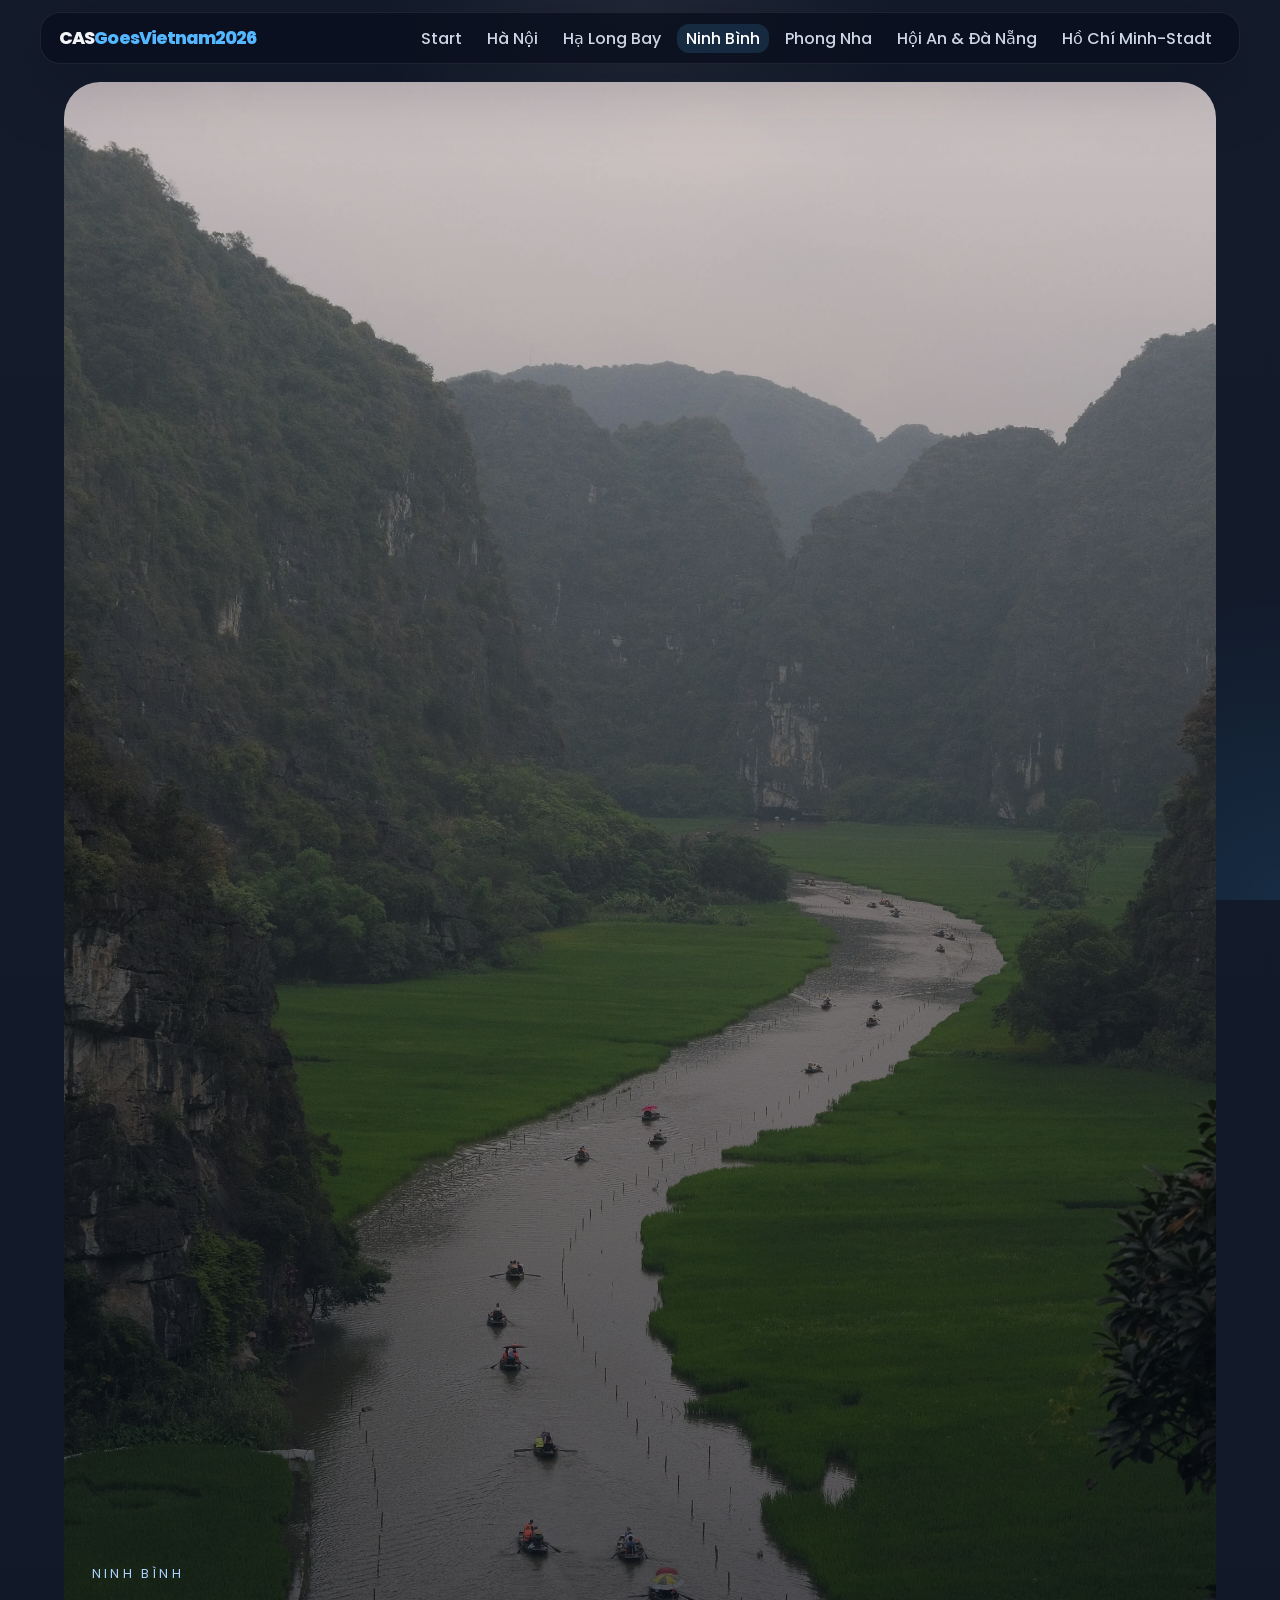
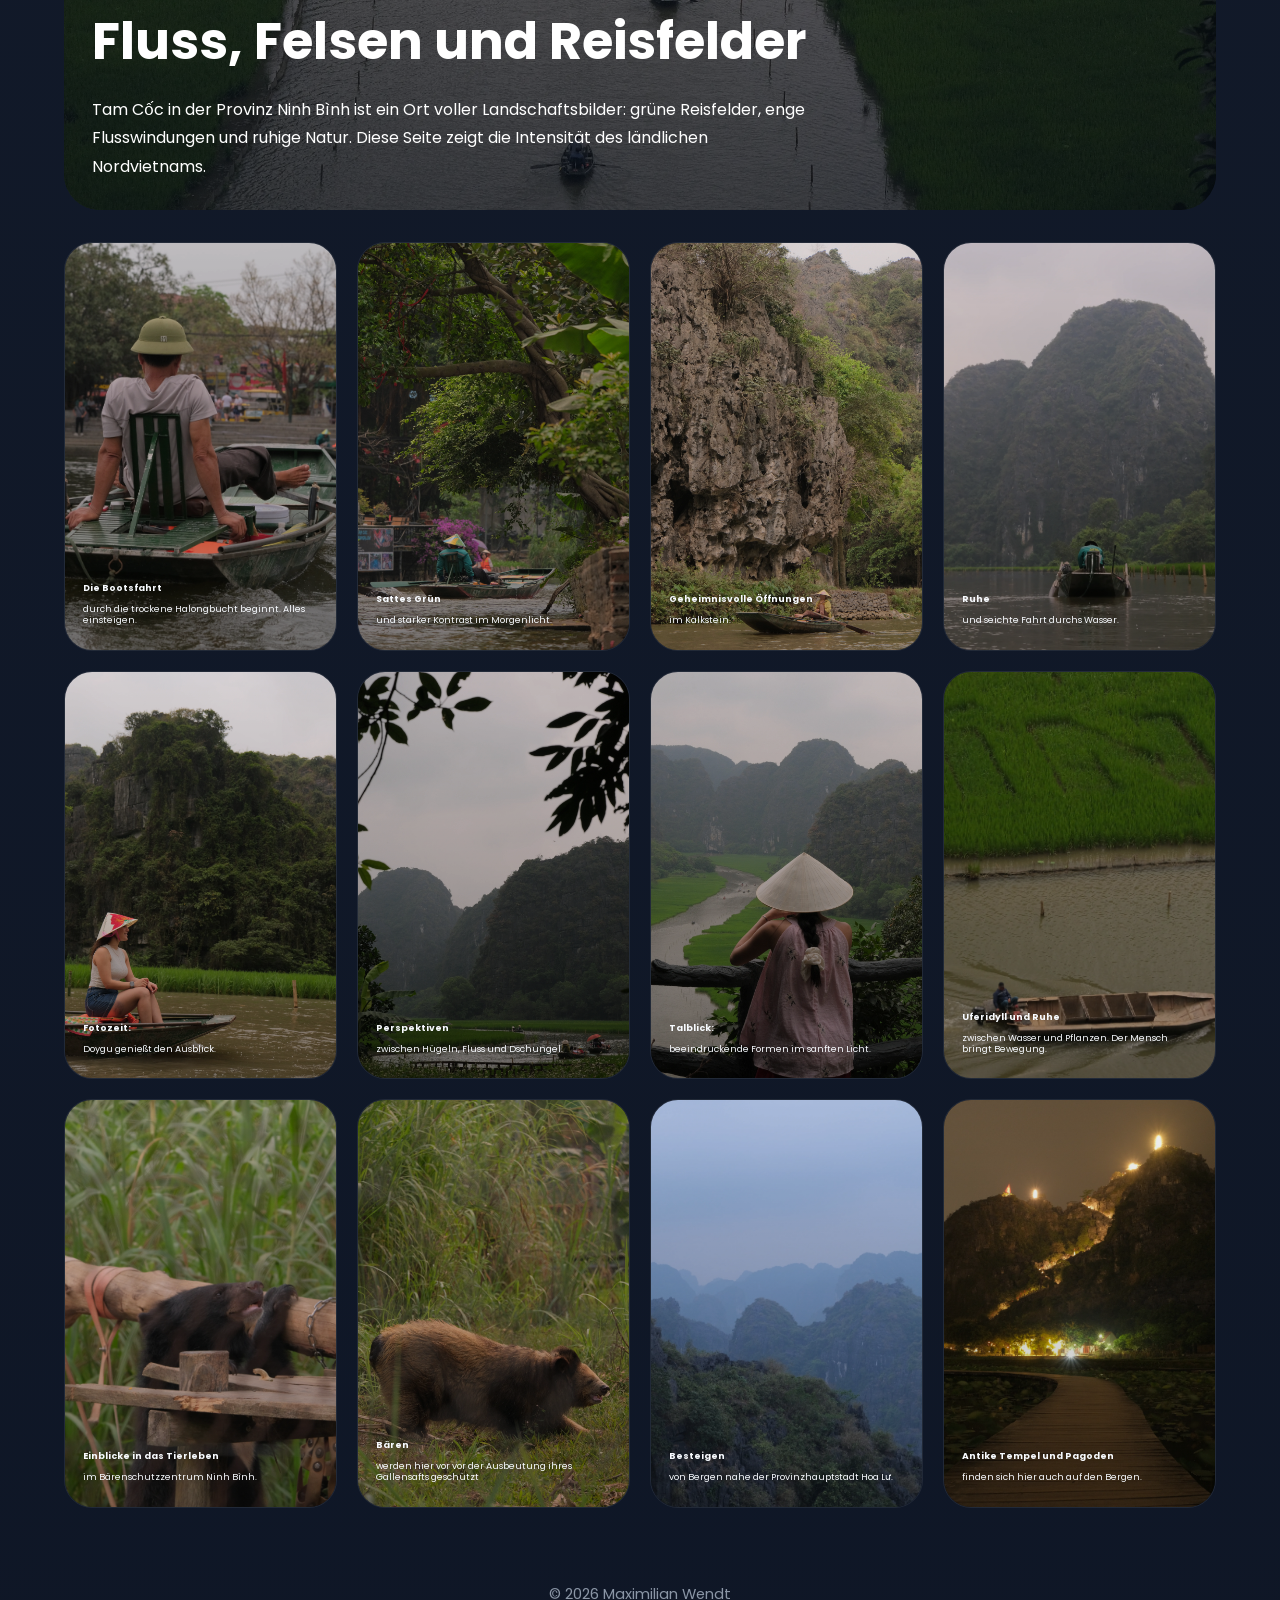
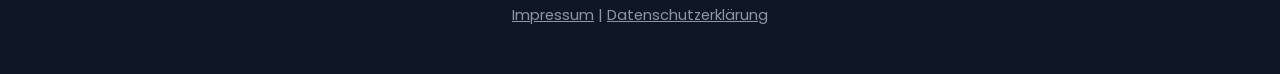
==== vn/tam-coc.html @ 90e142ca "feat: add vn folder" ====
<!DOCTYPE html>
<html lang="de">
<head>
    <meta charset="UTF-8">
    <meta name="viewport" content="width=device-width, initial-scale=1.0">
    <title>Ninh Bình - CASGoesVietnam2026</title>
    <link rel="stylesheet" href="css/style.css">
    <link rel="icon" type="image/png" sizes="32x32" href="icons/favicon-32.png">
    <link rel="icon" type="image/png" sizes="16x16" href="icons/favicon-16.png">
    <link rel="apple-touch-icon" href="icons/apple-touch-icon.png">
    <link rel="icon" href="icons/favicon.ico" type="image/x-icon">
    <link rel="shortcut icon" href="icons/favicon.ico">
</head>
<body>
    <nav class="main-nav">
        <div class="nav-container">
            <div class="logo">CAS<span>GoesVietnam<span>2026</span></div>
            <ul>
                <li><a href="index.html">Start</a></li>
                <li><a href="hanoi.html">Hà Nội</a></li>
                <li><a href="halong-bay.html">Hạ Long Bay</a></li>
                <li><a href="tam-coc.html" class="active">Ninh Bình</a></li>
                <li><a href="phong-nha.html">Phong Nha</a></li>
                <li><a href="hoian-danang.html">Hội An & Đà Nẵng</a></li>
                <li><a href="ho-chi-minh-stadt.html">Hồ Chí Minh-Stadt</a></li>
                
            </ul>
        </div>
    </nav>

    <main>
        <section class="page-hero">
            <img src="images/3%20Ninh%20Binh/H.webp" alt="Flusslandschaft in Tam Coc">
            <div class="page-hero-copy">
                <p class="eyebrow">Ninh Bình</p>
                <h1>Fluss, Felsen und Reisfelder</h1>
                <p>Tam Cốc in der Provinz Ninh Bình ist ein Ort voller Landschaftsbilder: grüne Reisfelder, enge Flusswindungen und ruhige Natur. Diese Seite zeigt die Intensität des ländlichen Nordvietnams.</p>
            </div>
        </section>

        <section class="gallery-grid">
            <article class="image-card">
                <img src="images/3%20Ninh%20Binh/1.webp" alt="Bootsfahrt in Tam Coc" loading="lazy">
                <div class="image-caption"><strong>Die Bootsfahrt</strong> durch
                die trockene Halongbucht beginnt. Alles einsteigen.</div>
            </article>
            <article class="image-card">
                <img src="images/3%20Ninh%20Binh/2.webp" alt="Reisfelder in Tam Coc" loading="lazy">
                <div class="image-caption"><strong>Sattes Grün</strong>
                und starker Kontrast im Morgenlicht.</div>
            </article>
            <article class="image-card">
                <img src="images/3%20Ninh%20Binh/3.webp" alt="Höhleneingang in Tam Coc" loading="lazy">
                <div class="image-caption"><strong>Geheimnisvolle Öffnungen</strong> im Kalkstein.</div>
            </article>
            <article class="image-card">
                <img src="images/3%20Ninh%20Binh/4.webp" alt="Morgennebel in Tam
                Coc" style="object-position: 80% center;" loading="lazy">
                <div class="image-caption"><strong>Ruhe</strong> und seichte
                Fahrt durchs Wasser.</div>
            </article>
            <article class="image-card">
                <img src="images/3%20Ninh%20Binh/5.webp" alt="Fischer in Tam Coc" loading="lazy">
                <div class="image-caption"><strong>Fotozeit:</strong> Doygu genießt den Ausblick.</div>
            </article>
            <article class="image-card">
                <img src="images/3%20Ninh%20Binh/6.webp" alt="Tal in Tam Coc" loading="lazy">
                <div class="image-caption"><strong>Perspektiven</strong>
                zwischen Hügeln, Fluss und Dschungel.</div>
            </article>
            <article class="image-card">
                <img src="images/3%20Ninh%20Binh/7.webp" alt="Kalksteinfelsen in Tam Coc" loading="lazy">
                <div class="image-caption"><strong>Talblick:</strong> beeindruckende Formen im sanften Licht.</div>
            </article>
            <article class="image-card">
                <img src="images/3%20Ninh%20Binh/8.webp" alt="Ufer in Tam Coc" loading="lazy">
                <div class="image-caption"><strong>Uferidyll und Ruhe</strong>
                zwischen Wasser und Pflanzen. Der Mensch bringt Bewegung.</div>
            </article>
            <article class="image-card">
                <img src="images/4%20Phong%20Nha/2.webp" alt="Fluss in Phong Nha" loading="lazy">
                <div class="image-caption"><strong>Einblicke in das Tierleben</strong>im Bärenschutzzentrum Ninh Bình.</div>
            </article>
            <article class="image-card">
                <img src="images/4%20Phong%20Nha/3.webp" alt="Dschungel in Phong Nha" loading="lazy">
                <div class="image-caption"><strong>Bären</strong> werden hier vor vor der Ausbeutung ihres Gallensafts geschützt</div>
            </article>
            <article class="image-card">
                <img src="images/4%20Phong%20Nha/4.webp" alt="Tropfsteine in Phong Nha" loading="lazy">
                <div class="image-caption"><strong>Besteigen</strong> von Bergen nahe
                der Provinzhauptstadt Hoa Lư.</div>
            </article>
            <article class="image-card">
                <img src="images/4%20Phong%20Nha/5.webp" alt="Lichtstimmung in Phong Nha" loading="lazy">
                <div class="image-caption"><strong>Antike Tempel und
                Pagoden</strong> finden sich hier auch auf den Bergen.</div>
            </article>
        </section>
    </main>

    <footer>
        <p>&copy; 2026 Maximilian Wendt</p>
        <p><a href="impressum.html">Impressum</a> | <a href="datenschutz.html">Datenschutzerklärung</a></p>
    </footer>
    <script src="js/script.js"></script>
</body>
</html>
---- vn/css/style.css ----
/* Grund-Setup */
* { margin: 0; padding: 0; box-sizing: border-box; }

@font-face {
    font-family: 'Poppins';
    font-style: normal;
    font-weight: 100;
    src: url('fonts/Poppins/Poppins-Thin.ttf') format('truetype');
    font-display: swap;
}

@font-face {
    font-family: 'Poppins';
    font-style: italic;
    font-weight: 100;
    src: url('fonts/Poppins/Poppins-ThinItalic.ttf') format('truetype');
    font-display: swap;
}

@font-face {
    font-family: 'Poppins';
    font-style: normal;
    font-weight: 200;
    src: url('fonts/Poppins/Poppins-ExtraLight.ttf') format('truetype');
    font-display: swap;
}

@font-face {
    font-family: 'Poppins';
    font-style: italic;
    font-weight: 200;
    src: url('fonts/Poppins/Poppins-ExtraLightItalic.ttf') format('truetype');
    font-display: swap;
}

@font-face {
    font-family: 'Poppins';
    font-style: normal;
    font-weight: 300;
    src: url('fonts/Poppins/Poppins-Light.ttf') format('truetype');
    font-display: swap;
}

@font-face {
    font-family: 'Poppins';
    font-style: italic;
    font-weight: 300;
    src: url('fonts/Poppins/Poppins-LightItalic.ttf') format('truetype');
    font-display: swap;
}

@font-face {
    font-family: 'Poppins';
    font-style: normal;
    font-weight: 400;
    src: url('fonts/Poppins/Poppins-Regular.ttf') format('truetype');
    font-display: swap;
}

@font-face {
    font-family: 'Poppins';
    font-style: italic;
    font-weight: 400;
    src: url('fonts/Poppins/Poppins-Italic.ttf') format('truetype');
    font-display: swap;
}

@font-face {
    font-family: 'Poppins';
    font-style: normal;
    font-weight: 500;
    src: url('fonts/Poppins/Poppins-Medium.ttf') format('truetype');
    font-display: swap;
}

@font-face {
    font-family: 'Poppins';
    font-style: italic;
    font-weight: 500;
    src: url('fonts/Poppins/Poppins-MediumItalic.ttf') format('truetype');
    font-display: swap;
}

@font-face {
    font-family: 'Poppins';
    font-style: normal;
    font-weight: 600;
    src: url('fonts/Poppins/Poppins-SemiBold.ttf') format('truetype');
    font-display: swap;
}

@font-face {
    font-family: 'Poppins';
    font-style: italic;
    font-weight: 600;
    src: url('fonts/Poppins/Poppins-SemiBoldItalic.ttf') format('truetype');
    font-display: swap;
}

@font-face {
    font-family: 'Poppins';
    font-style: normal;
    font-weight: 700;
    src: url('fonts/Poppins/Poppins-Bold.ttf') format('truetype');
    font-display: swap;
}

@font-face {
    font-family: 'Poppins';
    font-style: italic;
    font-weight: 700;
    src: url('fonts/Poppins/Poppins-BoldItalic.ttf') format('truetype');
    font-display: swap;
}

@font-face {
    font-family: 'Poppins';
    font-style: normal;
    font-weight: 800;
    src: url('fonts/Poppins/Poppins-ExtraBold.ttf') format('truetype');
    font-display: swap;
}

@font-face {
    font-family: 'Poppins';
    font-style: italic;
    font-weight: 800;
    src: url('fonts/Poppins/Poppins-ExtraBoldItalic.ttf') format('truetype');
    font-display: swap;
}

@font-face {
    font-family: 'Poppins';
    font-style: normal;
    font-weight: 900;
    src: url('fonts/Poppins/Poppins-Black.ttf') format('truetype');
    font-display: swap;
}

@font-face {
    font-family: 'Poppins';
    font-style: italic;
    font-weight: 900;
    src: url('fonts/Poppins/Poppins-BlackItalic.ttf') format('truetype');
    font-display: swap;
}

body {
    font-family: 'Poppins', sans-serif;
    min-height: 100vh;
    background: linear-gradient(180deg, rgba(10, 18, 34, 0.96), rgba(10, 18, 34, 0.98));
    color: #f2f4f8;
}

body::before {
    content: "";
    position: fixed;
    inset: 0;
    background: radial-gradient(circle at top, rgba(255, 255, 255, 0.06), transparent 25%),
                radial-gradient(circle at bottom right, rgba(52, 152, 219, 0.14), transparent 20%);
    pointer-events: none;
    z-index: -1;
}

img {
    display: block;
    width: 100%;
    height: 100%;
    object-fit: cover;
}

a { color: inherit; }

.main-nav {
    width: min(100%, 1200px);
    margin: 0 auto;
    /* Vertikales Padding von 22px auf 12px und horizontales auf 18px reduziert */
    padding: 12px 18px; 
    backdrop-filter: blur(18px);
    background: rgba(8, 14, 28, 0.76);
    border: 1px solid rgba(255, 255, 255, 0.08);
    /* Abgerundete Ecken leicht verringert, passend zur kompakteren Box */
    border-radius: 20px; 
    box-shadow: 0 18px 70px rgba(2, 8, 20, 0.25);
    position: sticky;
    top: 12px;
    z-index: 20;
}

.nav-container {
    display: flex;
    align-items: center;
    justify-content: space-between;
    gap: 5px;
    flex-wrap: wrap;
}

.logo {
    /* Schriftgröße von 1.35rem verkleinert */
    font-size: 1.1rem; 
    font-weight: 800;
    letter-spacing: -0.05em;
}

.logo span { color: #53b8ff; }

.main-nav ul {
    display: flex;
    flex-wrap: wrap;
    /* Abstand zwischen den Menüpunkten von 16px verringert */
    gap: 7px; 
    list-style: none;
}

.main-nav a {
    text-decoration: none;
    color: #cdd6e4;
    font-weight: 500;       
    font-size: 1rem; 
    /* Klickbereich/Padding der Links verkleinert (von 16px) */
    padding: 3px 9px; 
    border-radius: 12px;
    transition: background 0.3s, color 0.3s, transform 0.2s;
}

.main-nav a:hover,
.main-nav a.active {
    color: #ffffff;
    background: rgba(83, 184, 255, 0.14);
    transform: translateY(-1px);
}

main {
    width: min(100%, 1200px);
    margin: 0 auto;
    padding: 30px 24px 48px;
}

.hero {
    position: relative;
    overflow: hidden;
    border-radius: 36px;
    min-height: 60vh;
    display: flex;
    align-items: center;
    justify-content: center;
    background: url('../images/Banner.webp') center/cover no-repeat; background-position: center 82%;
}

.hero::after {
    content: "";
    position: absolute;
    inset: 0;
    background: linear-gradient(180deg, rgba(2, 8, 20, 0.08), rgba(2, 8, 20, 0.1));
}

.hero-content {
    position: relative;
    max-width: 760px;
    width: min(100%, 760px);
    padding: 56px 48px;
    margin: 0 auto;
    backdrop-filter: blur(3px) saturate(145%);
    background: rgba(10, 16, 28, 0.48);
    border: 1px solid rgba(255, 255, 255, 0.13);
    /* Textbox so rund wie Hintergrundbild */
    border-radius: 37px;
    box-shadow: 0 48px 140px rgba(0, 0, 0, 0.24);
    text-align: left;
}

.hero-content h1,
.hero-content p,
.hero-content .eyebrow {
    color: #ffffff !important;
    text-shadow: 0 2px 12px rgba(0, 0, 0, 0.3);
}

.hero-content p {
    max-width: 650px;
    font-size: 1.05rem;
    line-height: 1.8;
    color: #ffffff !important;
}

.eyebrow {
    display: inline-block;
    margin-bottom: 18px;
    color: #aad0ff;
    text-transform: uppercase;
    letter-spacing: 0.25em;
    font-size: 0.8rem;
}

.hero h1 {
    font-size: clamp(2.8rem, 4vw, 4.5rem);
    line-height: 1.02;
    margin-bottom: 22px;
}

.hero-content p {
    max-width: 650px;
    font-size: 1.05rem;
    line-height: 1.8;
    color: rgba(255, 255, 255, 0.96);
}

.btn-primary {
    display: inline-flex;
    align-items: center;
    justify-content: center;
    margin-top: 28px;
    padding: 14px 28px;
    border-radius: 999px;
    background: linear-gradient(135deg, #53b8ff, #5c8dff);
    color: white;
    text-decoration: none;
    font-weight: 600;
    transition: transform 0.2s, box-shadow 0.2s;
}

.btn-primary:hover {
    transform: translateY(-2px);
    box-shadow: 0 20px 40px rgba(83, 184, 255, 0.25);
}

.intro-panel {
    margin: 48px 0 24px;
    padding: 36px;
    border-radius: 32px;
    background: rgba(255, 255, 255, 0.04);
    border: 1px solid rgba(255, 255, 255, 0.08);
    box-shadow: inset 0 0 0 1px rgba(255, 255, 255, 0.02);
}

.intro-panel h2 {
    font-size: 1.5rem;
    margin-bottom: 18px;
    
    /* Verhindert das Herausragen */
    overflow-wrap: break-word;
    word-wrap: break-word;
    
    /* Aktiviert die automatische Silbentrennung */
    -webkit-hyphens: auto;
    -ms-hyphens: auto;
    hyphens: auto;
}

.intro-panel h1 {
    font-size: 2rem;
    margin-bottom: 18px;

    overflow-wrap: break-word;
    word-wrap: break-word;

    -webkit-hyphens: auto;
    -ms-hyphens: auto;
    hyphens: auto;
}

.intro-panel p {
    font-size: 1rem;
    line-height: 1.9;
    color: #d9e1ec;
}

.route-map-section {
    margin: 48px 0 32px;
}

.route-map-container {
    position: relative;
    border-radius: 32px;
    overflow: hidden;
    box-shadow: 0 30px 80px rgba(0, 0, 0, 0.25);
}

.route-map-image {
    width: 100%;
    height: auto;
    display: block;
}

.route-map-overlay {
    position: absolute;
    inset: 0;
    background: linear-gradient(180deg, rgba(2, 8, 20, 0.0), rgba(2, 8, 20, 0.25));
    padding: 48px 32px 32px;
    color: white;
    border-radius: 32px;
    display: flex;
    flex-direction: column;
    justify-content: flex-end;
    z-index: 1;
}

.route-map-overlay h2 {
    font-size: 2.2rem;
    margin-bottom: 12px;
}

.route-map-overlay p {
    font-size: 1.1rem;
    line-height: 1.7;
    opacity: 0.95;
}

.route-map-credit {
    margin-top: 18px;
    font-size: 0.92rem;
    color: rgba(242, 244, 248, 0.78);
    opacity: 0.92;
}

.social-panel {
    margin: 48px 0 24px;
    padding: 36px;
    border-radius: 32px;
    background: linear-gradient(135deg, rgba(38, 94, 159, 0.28), rgba(24, 33, 58, 0.88));
    border: 1px solid rgba(255, 255, 255, 0.08);
    box-shadow: 0 30px 70px rgba(0, 0, 0, 0.18);
}

.social-panel h2 {
    margin-bottom: 16px;
    font-size: 2rem;
}

.social-panel p {
    color: #d9e3ef;
    line-height: 1.8;
    max-width: 760px;
}

.social-panel a {
    text-decoration: none;
}

/* 1. Hintergrund-Overlay (Perfekt zentriert) */
.lightbox {
    position: fixed;
    inset: 0;
    display: flex;
    align-items: center;
    justify-content: center;
    padding: 24px;
    background: rgba(2, 8, 20, 0.88);
    opacity: 0;
    pointer-events: none;
    transition: opacity 0.25s ease;
    z-index: 200;
}

.lightbox.open {
    opacity: 1;
    pointer-events: auto;
}

/* CONTAINER: Auf Desktop kein Seiten-Padding, auf Mobile Schutzzone */
.lightbox-inner {
    position: relative;
    width: min(940px, 100%); /* Leicht verkleinert für perfekten Platz */
    max-height: 92vh;
    display: flex;
    flex-direction: column;
    align-items: center;
    gap: 18px;
    padding: 20px 0; /* Standard: Kein Padding an den Seiten auf Desktop */
}

/* 3. Das Bild */
.lightbox-image {
    width: 100%;
    max-height: calc(100vh - 180px);
    object-fit: contain;
    border-radius: 24px;
    box-shadow: 0 30px 80px rgba(0, 0, 0, 0.35);
}

/* SCHLIESSEN-BUTTON: Klebt sauber oben rechts am Bildrand */
.lightbox-close {
    position: absolute;
    top: -40px;
    right: 0;
    width: 48px;
    height: 48px;
    border: none;
    border-radius: 50%;
    background: rgba(255, 255, 255, 0.16);
    color: #fff;
    font-size: 1.8rem;
    cursor: pointer;
    box-shadow: 0 10px 30px rgba(0, 0, 0, 0.25);
    transition: background 0.3s;
}

.lightbox-close:hover {
    background: rgba(255, 255, 255, 0.25);
}
/* NAVIGATION-BUTTONS: Schweben auf Desktop NEBEN dem Bild */
.lightbox-nav-btn {
    position: absolute;
    top: 50%;
    transform: translateY(-50%);
    width: 42px;
    height: 42px;
    background: rgba(255, 255, 255, 0.16);
    border: 1px solid rgba(255, 255, 255, 0.25);
    border-radius: 50%;
    color: white;
    font-size: 22px;
    cursor: pointer;
    transition: background 0.3s, transform 0.2s;
    display: flex;
    align-items: center;
    justify-content: center;
    z-index: 210;
}
.lightbox-nav-btn:hover {
    background: rgba(255, 255, 255, 0.3);
}
/* Auf Desktop (-65px schiebt sie komplett neben den Bildrand) */
.lightbox-prev {
    left: -65px;
}
.lightbox-next {
    right: -65px;
}

/* ==========================================================================
   RESPONSIVE ANPASSUNG: Wenn der Bildschirm zu klein für die äußeren Buttons wird
   ========================================================================== */
@media (max-width: 1100px) {
    .lightbox-inner {
        padding: 20px 65px; /* Erzwingt eine 65px breite Schutzzone links & rechts */
    }

    /* Holt die Pfeile sicher ins Innere der Schutzzone, ohne das Bild zu berühren */
    .lightbox-prev {
        left: 12px;
    }
    .lightbox-next {
        right: 12px;
    }

    /* Richtet den Schließen-Button am neuen mobilen Bildrand aus */
    .lightbox-close {
        right: 65px;
    }
}

/* 6. Text & Bildunterschrift (Fließt nun sauber zentriert mit) */
.lightbox-text {
    max-width: 90%;
    color: #edf2fa;
    text-align: center;
}

.lightbox-caption {
    font-size: 1rem;
    line-height: 1.2;
    opacity: 0.95;
    text-align: center;
}

.featured-route-card {
    margin-bottom: 34px;
}

.route-card {
    display: grid;
    grid-template-columns: 1.2fr 1.1fr;
    gap: 24px;
    padding: 28px;
    border-radius: 32px;
    background: rgba(255, 255, 255, 0.06);
    border: 1px solid rgba(255, 255, 255, 0.1);
    box-shadow: 0 30px 80px rgba(0, 0, 0, 0.18);
    overflow: hidden;
}

.route-image {
    min-height: 320px;
    background-size: cover;
    background-position: center;
    border-radius: 28px;
}

.route-copy {
    display: flex;
    flex-direction: column;
    justify-content: center;
    gap: 18px;
}

.route-copy h2 {
    margin: 0;
    font-size: clamp(2rem, 2.4vw, 2.6rem);
}

.route-copy p {
    color: #d7e1ee;
    line-height: 1.8;
}

.badge {
    display: inline-flex;
    align-items: center;
    justify-content: center;
    padding: 8px 16px;
    border-radius: 999px;
    background: rgba(83, 184, 255, 0.18);
    color: #d8f0ff;
    font-size: 0.85rem;
    font-weight: 600;
    letter-spacing: 0.05em;
    text-transform: uppercase;
}

.destination-grid {
    display: grid;
    grid-template-columns: repeat(auto-fit, minmax(350px, 1fr));
    gap: 24px;
}

.destination-card {
    border-radius: 28px;
    overflow: hidden;
    background: rgba(255, 255, 255, 0.04);
    border: 1px solid rgba(255, 255, 255, 0.08);
    box-shadow: 0 22px 70px rgba(0, 0, 0, 0.18);
    transition: transform 0.25s, border-color 0.25s;
}

.destination-card:hover {
    transform: translateY(-4px);
    border-color: rgba(83, 184, 255, 0.35);
}

.destination-card a {
    display: block;
    color: inherit;
    text-decoration: none;
}

.destination-image {
    aspect-ratio: 16 / 10;
    background-size: cover;
    background-position: center;
}

.destination-copy {
    padding: 22px 22px 28px;
}

.destination-copy h3 {
    font-size: 1.45rem;
    margin-bottom: 10px;
}

.destination-copy p {
    color: #d1d9e3;
    line-height: 1.8;
}

.page-hero {
    position: relative;
    margin: 0 auto 32px;
    min-height: 48vh;
    border-radius: 36px;
    overflow: hidden;
    background: #0b1724;
}

.page-hero::after {
    content: "";
    position: absolute;
    inset: 0;
    background: linear-gradient(180deg, rgba(5, 12, 24, 0.0), rgba(5, 12, 24, 0.62));
    pointer-events: none;
}

.page-hero img {
    width: 100%;
    height: 100%;
    object-fit: cover;
    cursor: zoom-in;
}

.page-hero-copy {
    position: absolute;
    bottom: 28px;
    left: 28px;
    right: 28px;
    color: white;
    z-index: 1;
}

.page-hero-copy h1 {
    margin-bottom: 16px;
    font-size: clamp(2.4rem, 4vw, 3.5rem);
}

.page-hero-copy p {
    max-width: 720px;
    line-height: 1.8;
}

.gallery-grid {
    display: grid;
    grid-template-columns: repeat(auto-fit, minmax(220px, 1fr));
    gap: 20px;
}

.image-card {
    position: relative;
    min-height: 260px;
    overflow: hidden;
    border-radius: 28px;
    border: 1px solid rgba(255, 255, 255, 0.08);
    background: none;
}

.image-card::before {
    content: "";
    position: absolute;
    inset: 0;
    background: linear-gradient(180deg, rgba(0, 0, 0, 0.05), rgba(0, 0, 0, 0.25));
    opacity: 1;
    z-index: 1;
    pointer-events: none;
}

.image-card img {
    position: relative;
    z-index: 0;
    width: 100%;
    height: 100%;
    object-fit: cover;
    transform: scale(1);
    transition: transform 0.5s ease;
}

.image-card img {
    position: relative;
    z-index: 0;
    width: 100%;
    height: 100%;
    object-fit: cover;
    transform: scale(1);
    transition: transform 0.5s ease;
}

.image-card .image-caption {
    position: absolute;
    bottom: 24px;
    left: 18px;
    right: 18px;
    color: #f8fbff;
    font-size: 0.57rem;
    line-height: 1.22;
    z-index: 2;
    margin: 0;
}

.image-card:hover img {
    transform: scale(1.1);
}

.image-card .image-caption strong {
    display: block;
    margin-bottom: 10px;
    font-weight: 700;
}

footer {
    text-align: center;
    padding: 28px 24px 48px;
    color: #8b96a6;
    font-size: 0.92rem;
}

@media (max-width: 860px) {
    .nav-container { justify-content: center; }
    .main-nav ul { justify-content: center; }
}

@media (max-width: 700px) {
    .hero-content { padding: 32px 24px; }
    .destination-copy { padding: 18px; }
    .page-hero-copy { bottom: 18px; left: 18px; right: 18px; }
}

@media (max-width: 500px) {
    .hero h1 { font-size: 2.4rem; }
    .destination-copy h3 { font-size: 1.25rem; }
}
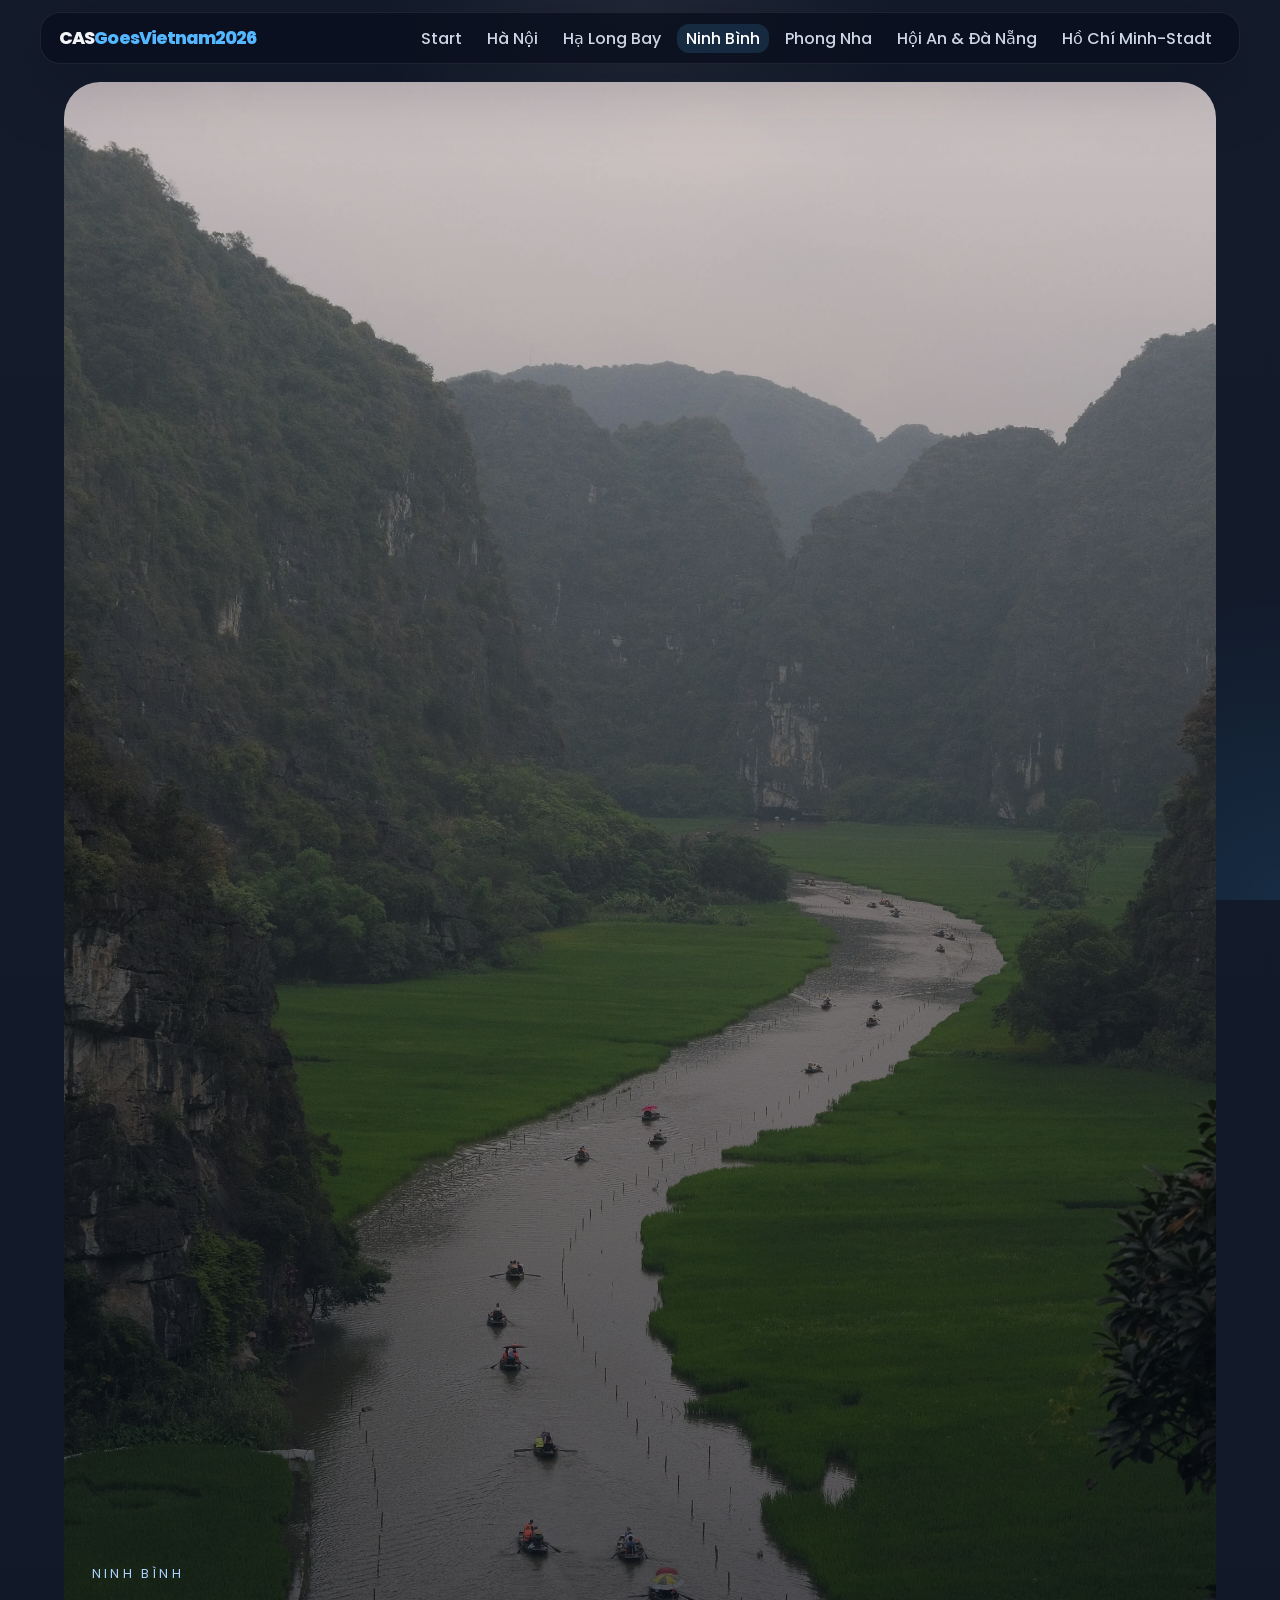
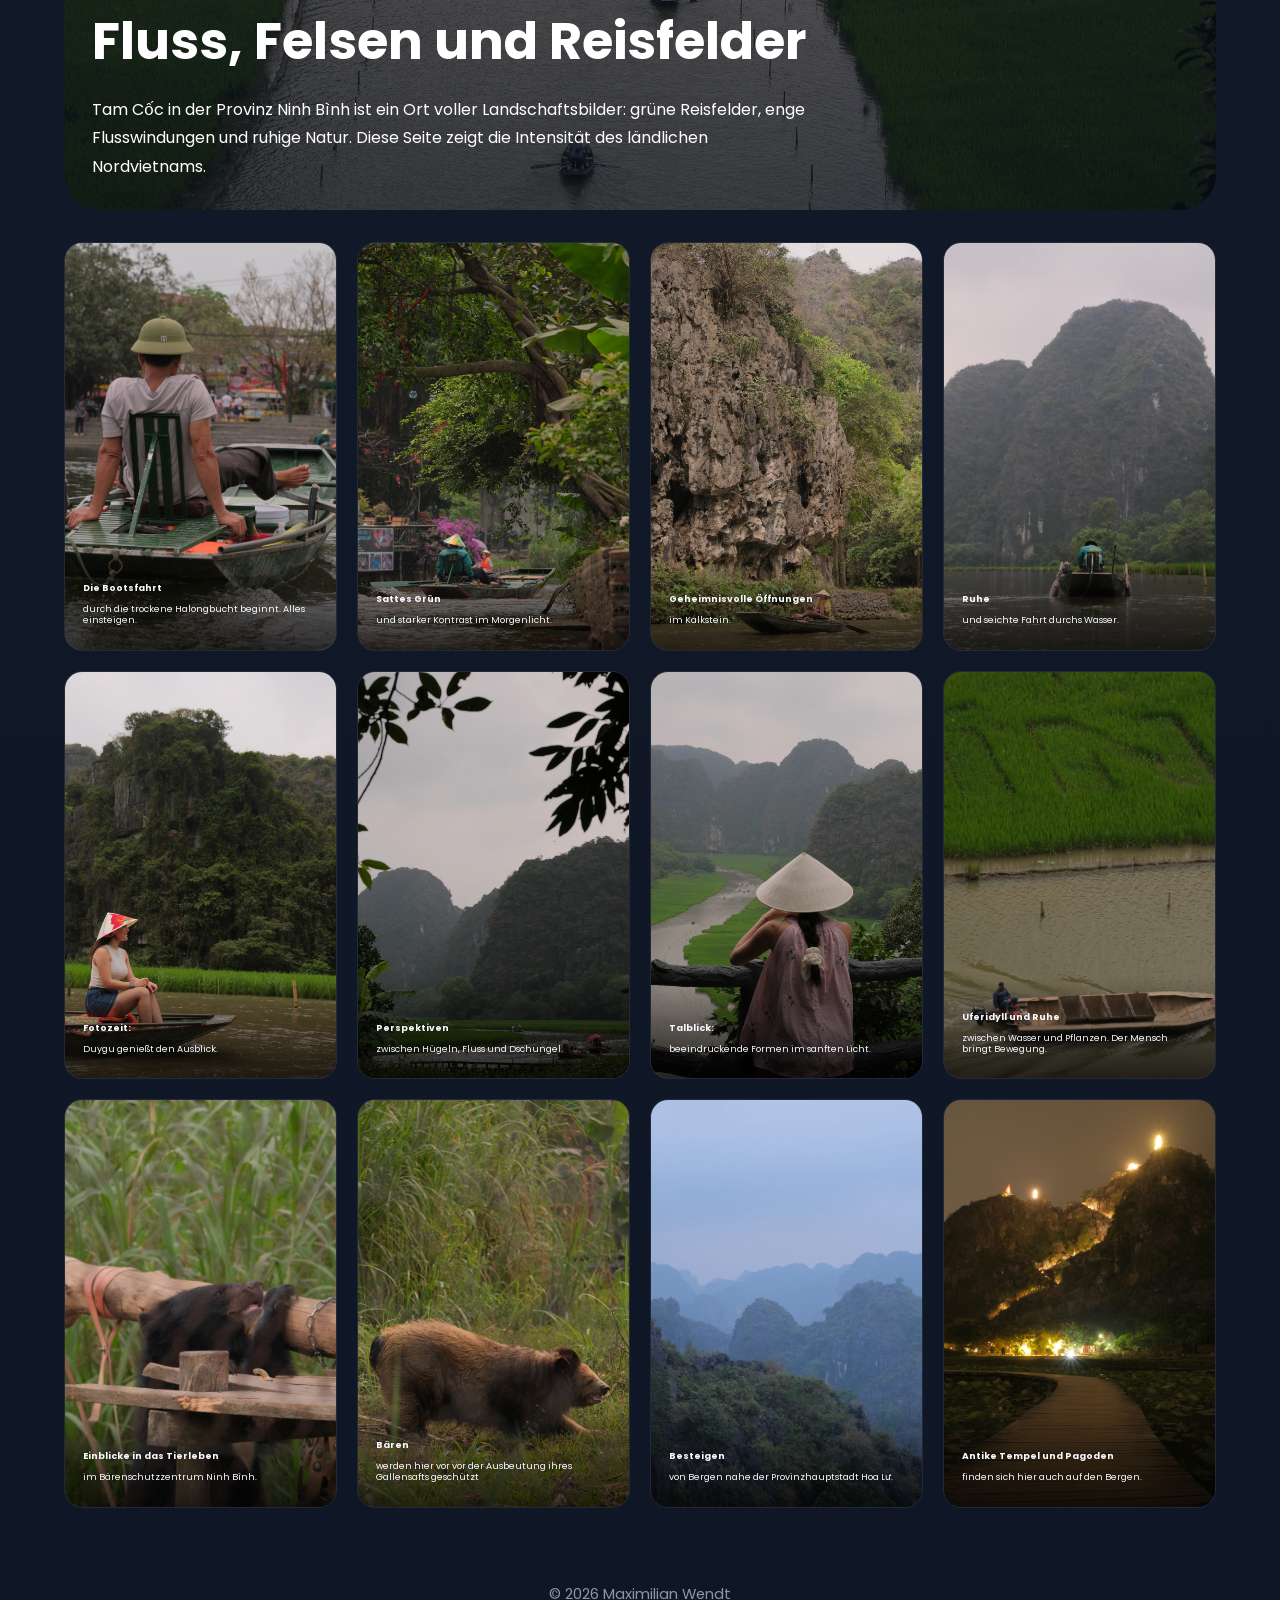
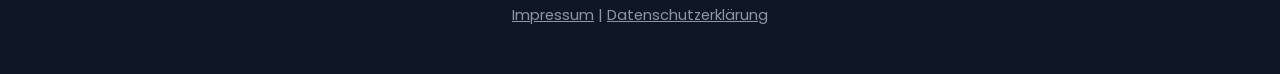
==== commit f81b51f4: "feat: add vn folder" ====
--- a/vn/tam-coc.html
+++ b/vn/tam-coc.html
@@ -61,7 +61,7 @@
             </article>
             <article class="image-card">
                 <img src="images/3%20Ninh%20Binh/5.webp" alt="Fischer in Tam Coc" loading="lazy">
-                <div class="image-caption"><strong>Fotozeit:</strong> Doygu genießt den Ausblick.</div>
+                <div class="image-caption"><strong>Fotozeit:</strong> Duygu genießt den Ausblick.</div>
             </article>
             <article class="image-card">
                 <img src="images/3%20Ninh%20Binh/6.webp" alt="Tal in Tam Coc" loading="lazy">
--- a/vn/css/style.css
+++ b/vn/css/style.css
@@ -717,7 +717,7 @@
     position: relative;
     min-height: 260px;
     overflow: hidden;
-    border-radius: 28px;
+    border-radius: 18px;
     border: 1px solid rgba(255, 255, 255, 0.08);
     background: none;
 }
@@ -726,7 +726,8 @@
     content: "";
     position: absolute;
     inset: 0;
-    background: linear-gradient(180deg, rgba(0, 0, 0, 0.05), rgba(0, 0, 0, 0.25));
+    /* Startet transparent, bleibt bis 75% (3/4) transparent, wird dann dunkler */
+    background: linear-gradient(180deg, rgba(0, 0, 0, 0) 0%, rgba(0, 0, 0, 0) 75%, rgba(0, 0, 0, 0.7) 100%);
     opacity: 1;
     z-index: 1;
     pointer-events: none;
@@ -795,5 +796,8 @@
 @media (max-width: 500px) {
     .hero h1 { font-size: 2.4rem; }
     .destination-copy h3 { font-size: 1.25rem; }
-}
-
+    main {
+        padding: 24px 8px 40px; /* Verkleinert Ränder auf Handys */
+    }
+}
+
